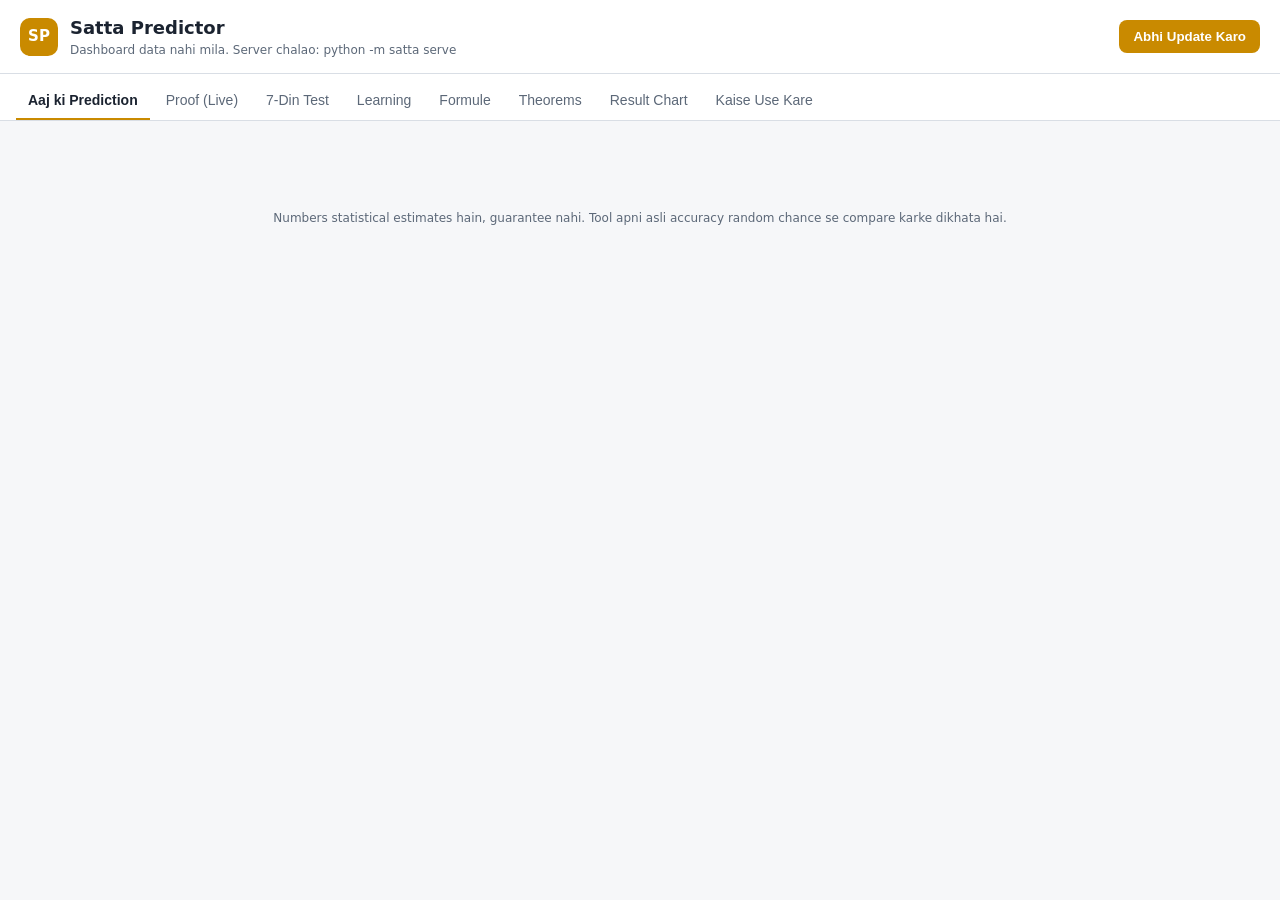
==== web/index.html @ 850db8f4 "Add self-learning Satta prediction engine, backend and dashboard - Scraper: fetches Disawar/Faridaba" ====
<!doctype html>
<html lang="hi">
<head>
  <meta charset="utf-8">
  <meta name="viewport" content="width=device-width, initial-scale=1">
  <title>Satta Predictor</title>
  <link rel="icon" href="data:,">
  <link rel="stylesheet" href="style.css">
  <script src="app.js" defer></script>
</head>
<body>
  <header class="top">
    <div class="brand">
      <span class="logo">SP</span>
      <div>
        <h1>Satta Predictor</h1>
        <p class="muted" id="meta">loading…</p>
      </div>
    </div>
    <div class="actions">
      <button id="refresh" class="btn" title="Abhi data fetch karo, check karo, seekho aur predict karo">Abhi Update Karo</button>
    </div>
  </header>

  <nav class="tabs" id="tabs">
    <button data-tab="today" class="active">Aaj ki Prediction</button>
    <button data-tab="proof">Proof (Live)</button>
    <button data-tab="test">7-Din Test</button>
    <button data-tab="learning">Learning</button>
    <button data-tab="formulas">Formule</button>
    <button data-tab="theorems">Theorems</button>
    <button data-tab="chart">Result Chart</button>
    <button data-tab="help">Kaise Use Kare</button>
  </nav>

  <div class="market-bar" id="marketBar"></div>

  <main>
    <section id="tab-today" class="tab active"></section>
    <section id="tab-proof" class="tab"></section>
    <section id="tab-test" class="tab"></section>
    <section id="tab-learning" class="tab"></section>
    <section id="tab-formulas" class="tab"></section>
    <section id="tab-theorems" class="tab"></section>
    <section id="tab-chart" class="tab"></section>
    <section id="tab-help" class="tab">
      <div class="card">
        <h2>Kaise use kare</h2>
        <ol class="steps">
          <li><b>Kuch feed nahi karna.</b> Server chalte hi tool khud result websites se Jan 2026 se aaj tak ka data laata hai, aur har 15 minute me naya result check karta hai.</li>
          <li><b>Aaj ki Prediction</b> tab: har market ki agle result ki Top-10 jodi, Andar/Bahar top-3 aur tool ke khud ke formule. Har prediction result se <i>pehle</i> lock hoti hai, uska SHA-256 hash aur time likha hota hai.</li>
          <li><b>Proof (Live)</b> tab: result aane ke baad tool khud milata hai — HIT/MISS, actual number ka rank, aur "kyu galat hua / kya seekha".</li>
          <li><b>7-Din Test</b>: pichle 7/30/saare din ka walk-forward test — har din sirf us din se pehle ka data use hua, jaise live me hota.</li>
          <li><b>Learning</b>: 20 models ke weights har result ke baad badalte hain (Fixed-Share Hedge). Jo model sahi nikalta hai uska bharosa badhta hai.</li>
          <li><b>Formule</b> aur <b>Theorems</b>: tool ke khud dhoondhe formule aur statistical findings, unseen data par test karke.</li>
        </ol>
        <h3>Accuracy kaise padhein</h3>
        <p>Har number ke liye random chance: exact = 1%, top-10 = 10%, Andar/Bahar top-3 = 30%. Tool apni accuracy hamesha isi se compare karta hai. <b>p-value</b> chhota (&lt; 0.05) ho tabhi maana jaye ki tool chance se behtar hai; warna result sirf kismat hai.</p>
        <h3>Commands</h3>
<pre>pip install -r requirements.txt
python -m satta serve                 # dashboard: http://localhost:8000
python -m satta cycle                 # ek baar: fetch → check → seekho → predict
python -m satta backtest --days 7     # Faridabad ka 7 din ka test
python -m satta table                 # Jan 2026 se aaj tak ka table
python -m satta verify                # predictions ka hash proof check</pre>
      </div>
    </section>
  </main>

  <footer class="muted">
    Numbers statistical estimates hain, guarantee nahi. Tool apni asli accuracy random chance se compare karke dikhata hai.
  </footer>
</body>
</html>
---- web/style.css ----
:root {
  --bg: #0e1116;
  --panel: #161b22;
  --panel-2: #1c2330;
  --line: #2a3342;
  --text: #e6edf3;
  --muted: #8b98a9;
  --accent: #f5b301;
  --accent-ink: #1a1400;
  --good: #3fb950;
  --bad: #f85149;
  --info: #58a6ff;
  --radius: 12px;
}
@media (prefers-color-scheme: light) {
  :root {
    --bg: #f6f7f9;
    --panel: #ffffff;
    --panel-2: #f0f2f5;
    --line: #d9dee5;
    --text: #1b2330;
    --muted: #5c6878;
    --accent: #c98a00;
    --accent-ink: #ffffff;
    --good: #1a7f37;
    --bad: #cf222e;
    --info: #0969da;
  }
}
* { box-sizing: border-box; }
html, body { margin: 0; }
body {
  background: var(--bg);
  color: var(--text);
  font: 15px/1.5 system-ui, -apple-system, "Segoe UI", Roboto, "Noto Sans", sans-serif;
}
.muted { color: var(--muted); }
.top {
  display: flex; justify-content: space-between; align-items: center; gap: 12px;
  padding: 14px 20px; border-bottom: 1px solid var(--line); background: var(--panel);
  position: sticky; top: 0; z-index: 5;
}
.brand { display: flex; align-items: center; gap: 12px; }
.brand h1 { margin: 0; font-size: 18px; }
.brand p { margin: 0; font-size: 12px; }
.logo {
  width: 38px; height: 38px; border-radius: 10px; display: grid; place-items: center;
  background: var(--accent); color: var(--accent-ink); font-weight: 800;
}
.btn {
  background: var(--accent); color: var(--accent-ink); border: 0; border-radius: 8px;
  padding: 9px 14px; font-weight: 700; cursor: pointer;
}
.btn[disabled] { opacity: .6; cursor: wait; }
.tabs {
  display: flex; gap: 4px; overflow-x: auto; padding: 8px 16px 0; border-bottom: 1px solid var(--line);
  background: var(--panel);
}
.tabs button {
  background: none; border: 0; color: var(--muted); padding: 10px 12px; cursor: pointer;
  border-bottom: 2px solid transparent; white-space: nowrap; font-size: 14px;
}
.tabs button.active { color: var(--text); border-bottom-color: var(--accent); font-weight: 600; }
.market-bar { display: flex; gap: 8px; padding: 12px 20px 0; flex-wrap: wrap; }
.market-bar button {
  border: 1px solid var(--line); background: var(--panel); color: var(--text); border-radius: 999px;
  padding: 5px 12px; cursor: pointer; font-size: 13px;
}
.market-bar button.active { background: var(--accent); color: var(--accent-ink); border-color: var(--accent); }
main { padding: 16px 20px 40px; max-width: 1200px; margin: 0 auto; }
.tab { display: none; }
.tab.active { display: block; }
.card {
  background: var(--panel); border: 1px solid var(--line); border-radius: var(--radius);
  padding: 16px 18px; margin-bottom: 16px;
}
.card h2 { margin: 0 0 10px; font-size: 18px; }
.card h3 { margin: 16px 0 6px; font-size: 15px; }
.grid { display: grid; gap: 16px; grid-template-columns: repeat(auto-fit, minmax(260px, 1fr)); }
.hero { border-color: var(--accent); }
.hero .big { font-size: 13px; color: var(--muted); }
.row { display: flex; gap: 10px; flex-wrap: wrap; align-items: baseline; }
.pill {
  display: inline-block; padding: 2px 8px; border-radius: 999px; font-size: 12px;
  border: 1px solid var(--line); background: var(--panel-2);
}
.pill.good { color: var(--good); border-color: var(--good); }
.pill.bad { color: var(--bad); border-color: var(--bad); }
.pill.info { color: var(--info); border-color: var(--info); }
.pill.warn { color: var(--accent); border-color: var(--accent); }
.jodis { display: grid; grid-template-columns: repeat(5, 1fr); gap: 8px; margin: 12px 0; }
.jodi {
  background: var(--panel-2); border: 1px solid var(--line); border-radius: 10px; padding: 8px 6px;
  text-align: center;
}
.jodi b { display: block; font-size: 24px; font-variant-numeric: tabular-nums; letter-spacing: 1px; }
.jodi.first { border-color: var(--accent); }
.jodi small { color: var(--muted); font-size: 11px; }
.bar { height: 4px; background: var(--line); border-radius: 2px; margin-top: 4px; overflow: hidden; }
.bar i { display: block; height: 100%; background: var(--accent); }
.digits { display: flex; gap: 16px; flex-wrap: wrap; margin: 6px 0; }
.digits span b { font-size: 18px; margin-right: 2px; }
.mono { font-family: ui-monospace, SFMono-Regular, Menlo, Consolas, monospace; font-size: 12px; word-break: break-all; }
.countdown { font-size: 22px; font-weight: 700; font-variant-numeric: tabular-nums; }
.stat { background: var(--panel-2); border-radius: 10px; padding: 10px 12px; }
.stat .v { font-size: 22px; font-weight: 700; font-variant-numeric: tabular-nums; }
.stat .s { font-size: 12px; color: var(--muted); }
.table-wrap { overflow-x: auto; }
table { width: 100%; border-collapse: collapse; font-size: 13px; }
th, td { padding: 7px 8px; border-bottom: 1px solid var(--line); text-align: left; vertical-align: top; }
th { color: var(--muted); font-weight: 600; position: sticky; top: 0; background: var(--panel); }
td.num, th.num { text-align: center; font-variant-numeric: tabular-nums; }
tr.hit td:first-child { box-shadow: inset 3px 0 var(--good); }
tr.miss td:first-child { box-shadow: inset 3px 0 var(--bad); }
.why { margin: 4px 0 0; padding-left: 16px; color: var(--muted); font-size: 12px; }
details summary { cursor: pointer; color: var(--info); font-size: 12px; }
.formula { font-family: ui-monospace, SFMono-Regular, Menlo, Consolas, monospace; font-size: 13px; }
.steps li { margin-bottom: 6px; }
pre {
  background: var(--panel-2); padding: 12px; border-radius: 8px; overflow-x: auto; font-size: 13px;
}
.banner {
  border: 1px solid var(--accent); background: color-mix(in srgb, var(--accent) 10%, transparent);
  border-radius: var(--radius); padding: 12px 16px; margin-bottom: 16px;
}
.banner.bad { border-color: var(--bad); background: color-mix(in srgb, var(--bad) 10%, transparent); }
.grid.stats { grid-template-columns: repeat(auto-fit, minmax(160px, 1fr)); gap: 10px; }
svg.chart { width: 100%; height: auto; display: block; }
svg.chart text { fill: var(--muted); font-size: 12px; }
svg.chart .grid { stroke: var(--line); stroke-width: 1; }
.legend { display: flex; flex-wrap: wrap; gap: 6px 14px; margin-top: 8px; font-size: 12px; }
.legend .lg i { display: inline-block; width: 10px; height: 10px; border-radius: 2px; margin-right: 4px; }
footer { text-align: center; font-size: 12px; padding: 20px; }
.hl { color: var(--accent); font-weight: 700; }
@media (max-width: 600px) {
  main { padding: 12px 16px 32px; }
  .top { padding: 10px 16px; }
  .jodis { grid-template-columns: repeat(5, 1fr); gap: 5px; }
  .jodi b { font-size: 18px; }
  .brand p { display: none; }
}
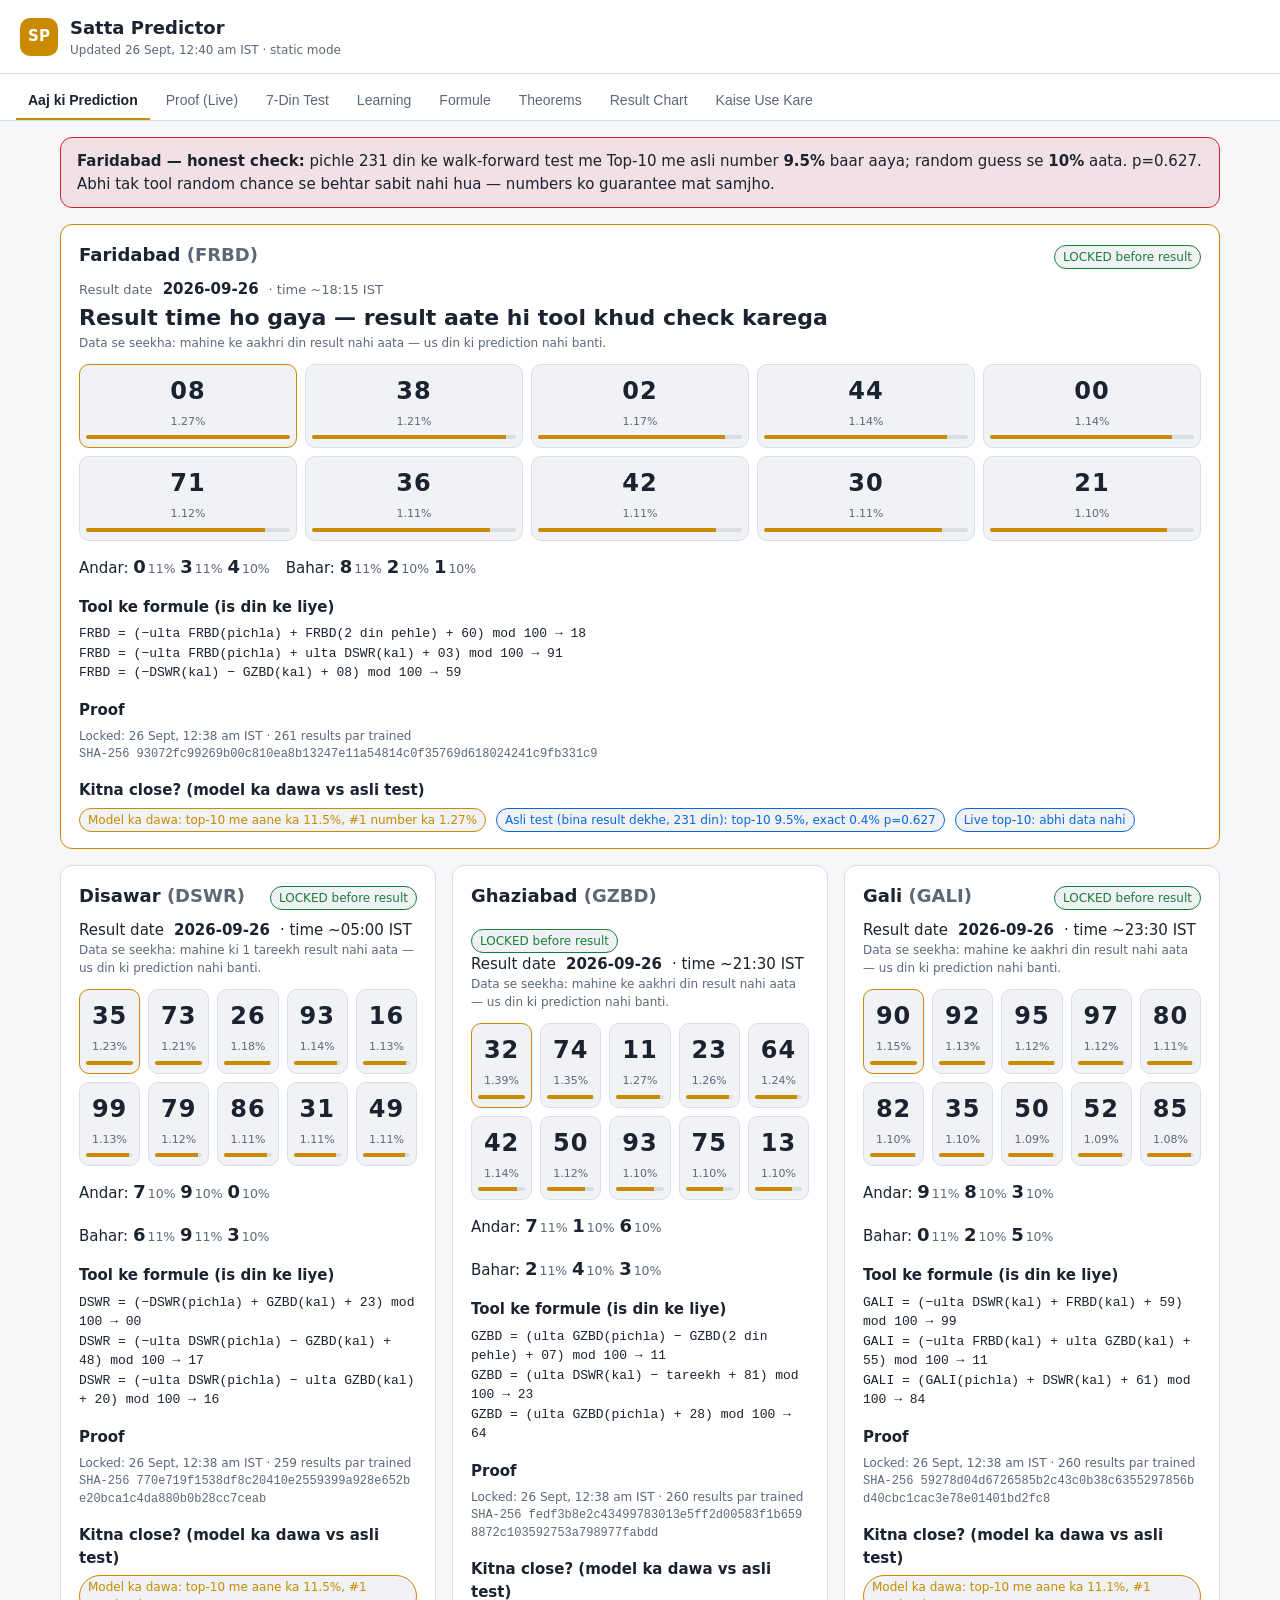
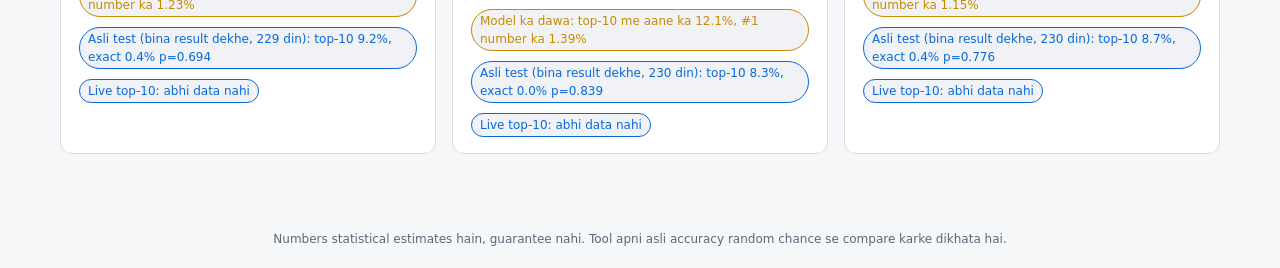
==== commit 60d135a0: "Engine 2.0: history from 2025, five new models, shuffle test, learning effect - history starts 2025-" ====
--- a/web/index.html
+++ b/web/index.html
@@ -47,11 +47,11 @@
       <div class="card">
         <h2>Kaise use kare</h2>
         <ol class="steps">
-          <li><b>Kuch feed nahi karna.</b> Server chalte hi tool khud result websites se Jan 2026 se aaj tak ka data laata hai, aur har 15 minute me naya result check karta hai.</li>
+          <li><b>Kuch feed nahi karna.</b> Server chalte hi tool khud result websites se Jan 2025 se aaj tak ka data laata hai, aur har 15 minute me naya result check karta hai.</li>
           <li><b>Aaj ki Prediction</b> tab: har market ki agle result ki Top-10 jodi, Andar/Bahar top-3 aur tool ke khud ke formule. Har prediction result se <i>pehle</i> lock hoti hai, uska SHA-256 hash aur time likha hota hai.</li>
           <li><b>Proof (Live)</b> tab: result aane ke baad tool khud milata hai — HIT/MISS, actual number ka rank, aur "kyu galat hua / kya seekha".</li>
-          <li><b>7-Din Test</b>: pichle 7/30/saare din ka walk-forward test — har din sirf us din se pehle ka data use hua, jaise live me hota.</li>
-          <li><b>Learning</b>: 20 models ke weights har result ke baad badalte hain (Fixed-Share Hedge). Jo model sahi nikalta hai uska bharosa badhta hai.</li>
+          <li><b>7-Din Test</b>: pichle 7/30/100/200/saare din ka walk-forward test — har din sirf us din se pehle ka data use hua, jaise live me hota.</li>
+          <li><b>Learning</b>: 25 models (Bayes, Markov, Fourier, Kaplan–Meier, chaos theory, Aryabhata kuttaka, Fibonacci/golden ratio, Vedic beejank / Tesla 3-6-9, Einstein random walk, khud ke formule...) ke weights har result ke baad badalte hain (Fixed-Share Hedge). "Seekhne ka asar" aur "Khud ko todo" test bhi yahin hain.</li>
           <li><b>Formule</b> aur <b>Theorems</b>: tool ke khud dhoondhe formule aur statistical findings, unseen data par test karke.</li>
         </ol>
         <h3>Accuracy kaise padhein</h3>
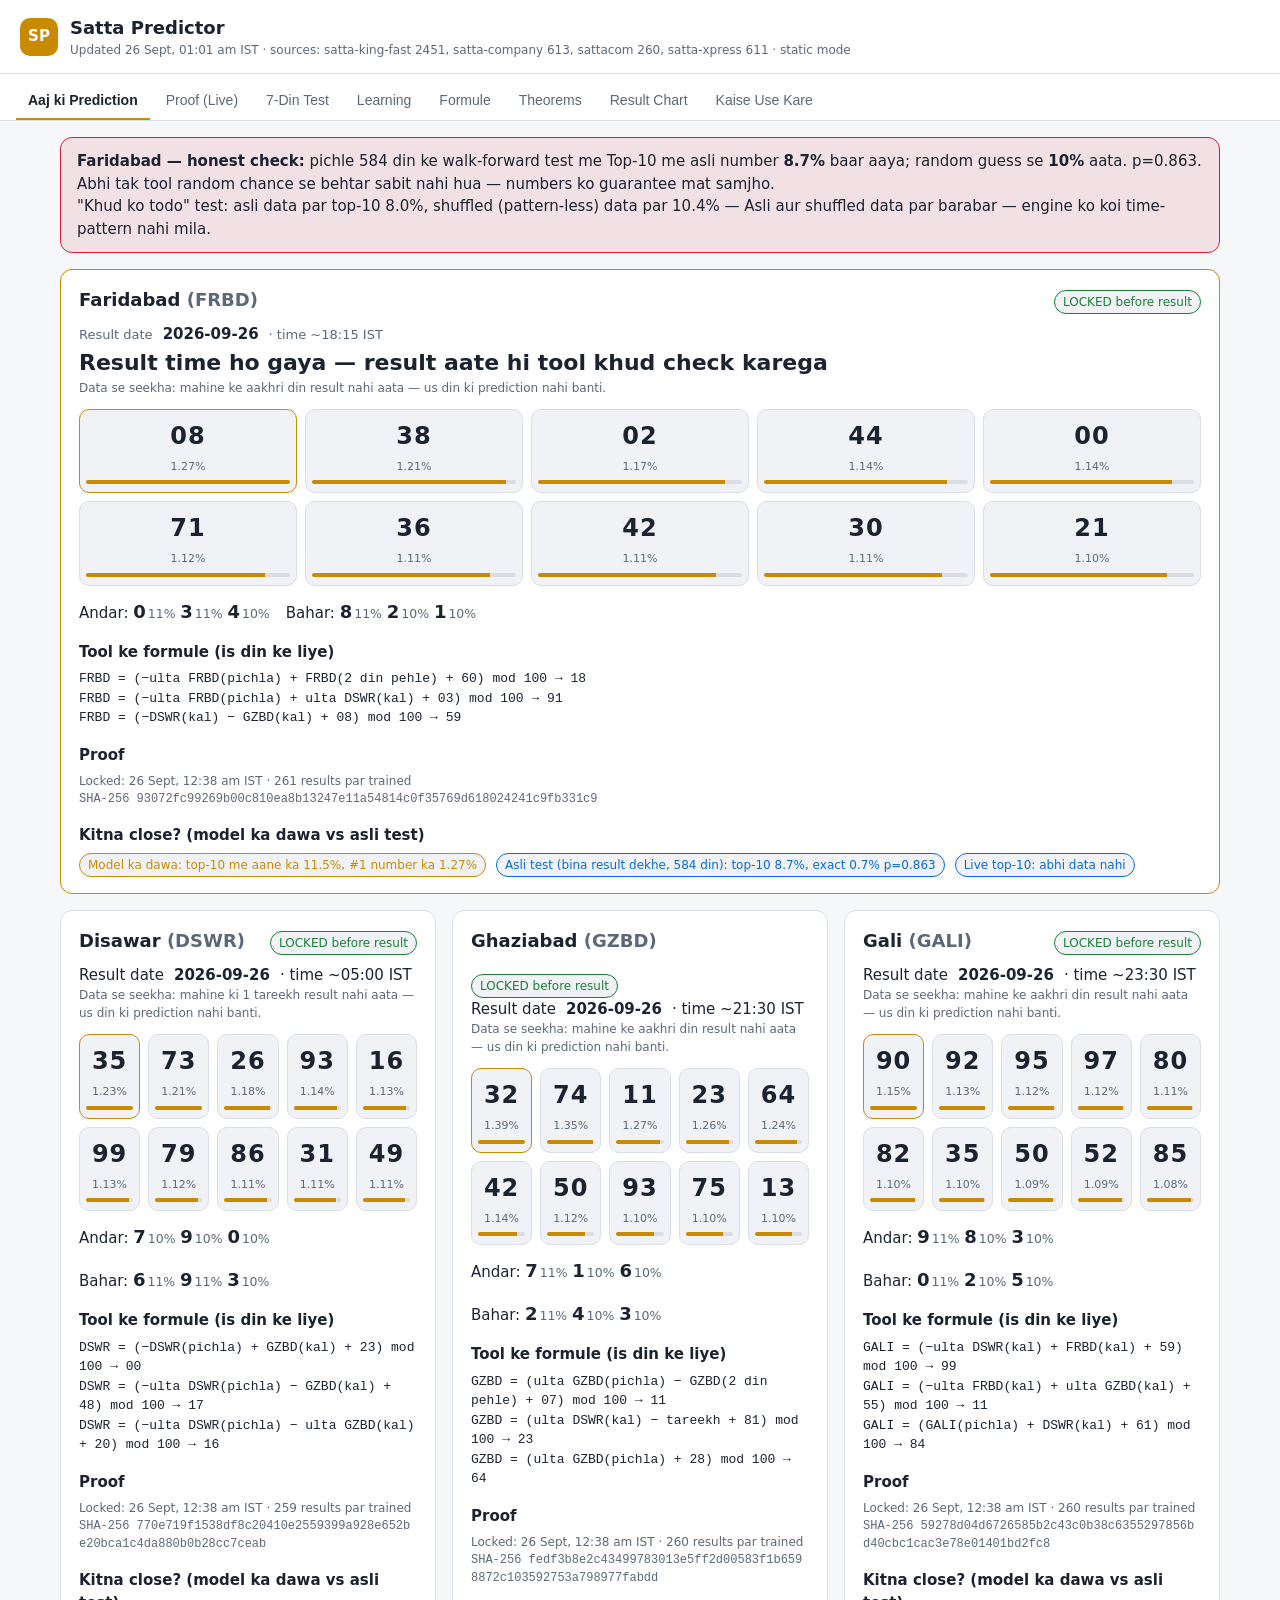
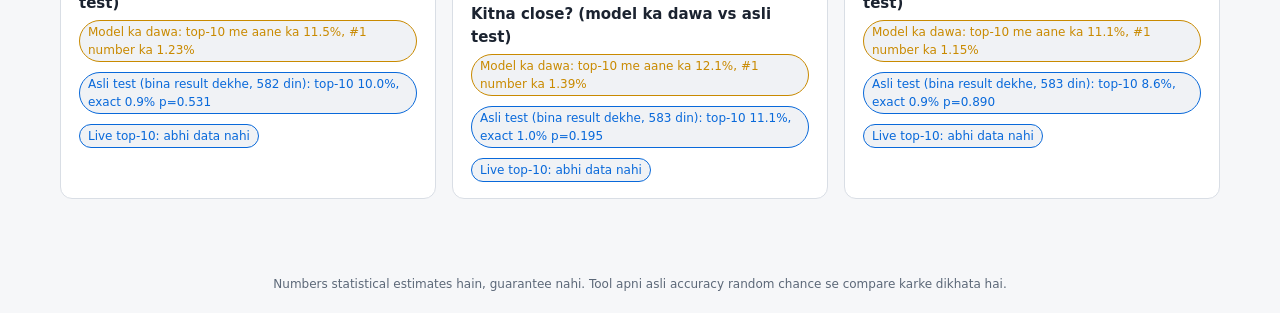
==== commit a6739870: "Engine 2.1: universal prediction (CTW), neural network, meta-learning - Context Tree Weighting exper" ====
--- a/web/index.html
+++ b/web/index.html
@@ -51,7 +51,7 @@
           <li><b>Aaj ki Prediction</b> tab: har market ki agle result ki Top-10 jodi, Andar/Bahar top-3 aur tool ke khud ke formule. Har prediction result se <i>pehle</i> lock hoti hai, uska SHA-256 hash aur time likha hota hai.</li>
           <li><b>Proof (Live)</b> tab: result aane ke baad tool khud milata hai — HIT/MISS, actual number ka rank, aur "kyu galat hua / kya seekha".</li>
           <li><b>7-Din Test</b>: pichle 7/30/100/200/saare din ka walk-forward test — har din sirf us din se pehle ka data use hua, jaise live me hota.</li>
-          <li><b>Learning</b>: 25 models (Bayes, Markov, Fourier, Kaplan–Meier, chaos theory, Aryabhata kuttaka, Fibonacci/golden ratio, Vedic beejank / Tesla 3-6-9, Einstein random walk, khud ke formule...) ke weights har result ke baad badalte hain (Fixed-Share Hedge). "Seekhne ka asar" aur "Khud ko todo" test bhi yahin hain.</li>
+          <li><b>Learning</b>: 27 models (Bayes, Markov, Fourier, Kaplan–Meier, chaos theory, universal prediction (CTW), neural network, Aryabhata kuttaka, Fibonacci/golden ratio, Vedic beejank / Tesla 3-6-9, Einstein random walk, khud ke formule...) ke weights har result ke baad badalte hain (Fixed-Share Hedge + meta-learning). "Seekhne ka asar" aur "Khud ko todo" test bhi yahin hain.</li>
           <li><b>Formule</b> aur <b>Theorems</b>: tool ke khud dhoondhe formule aur statistical findings, unseen data par test karke.</li>
         </ol>
         <h3>Accuracy kaise padhein</h3>
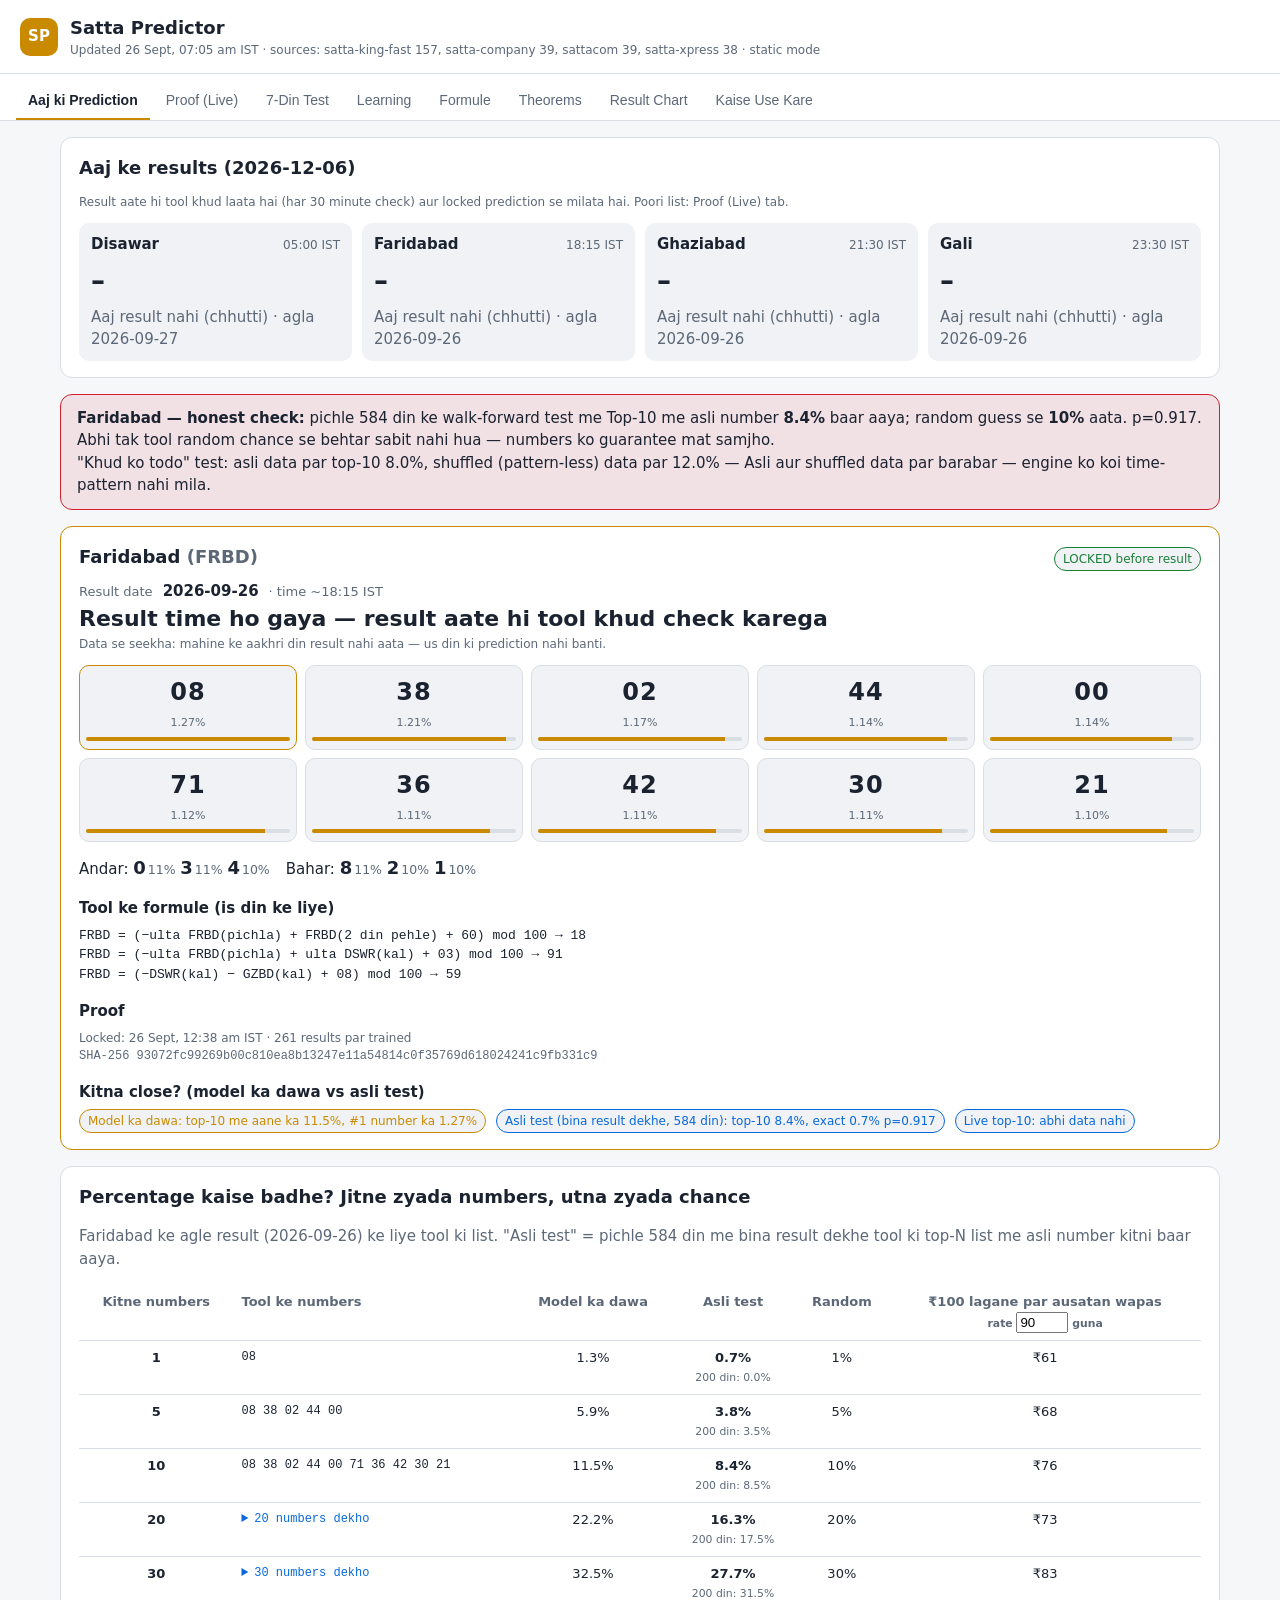
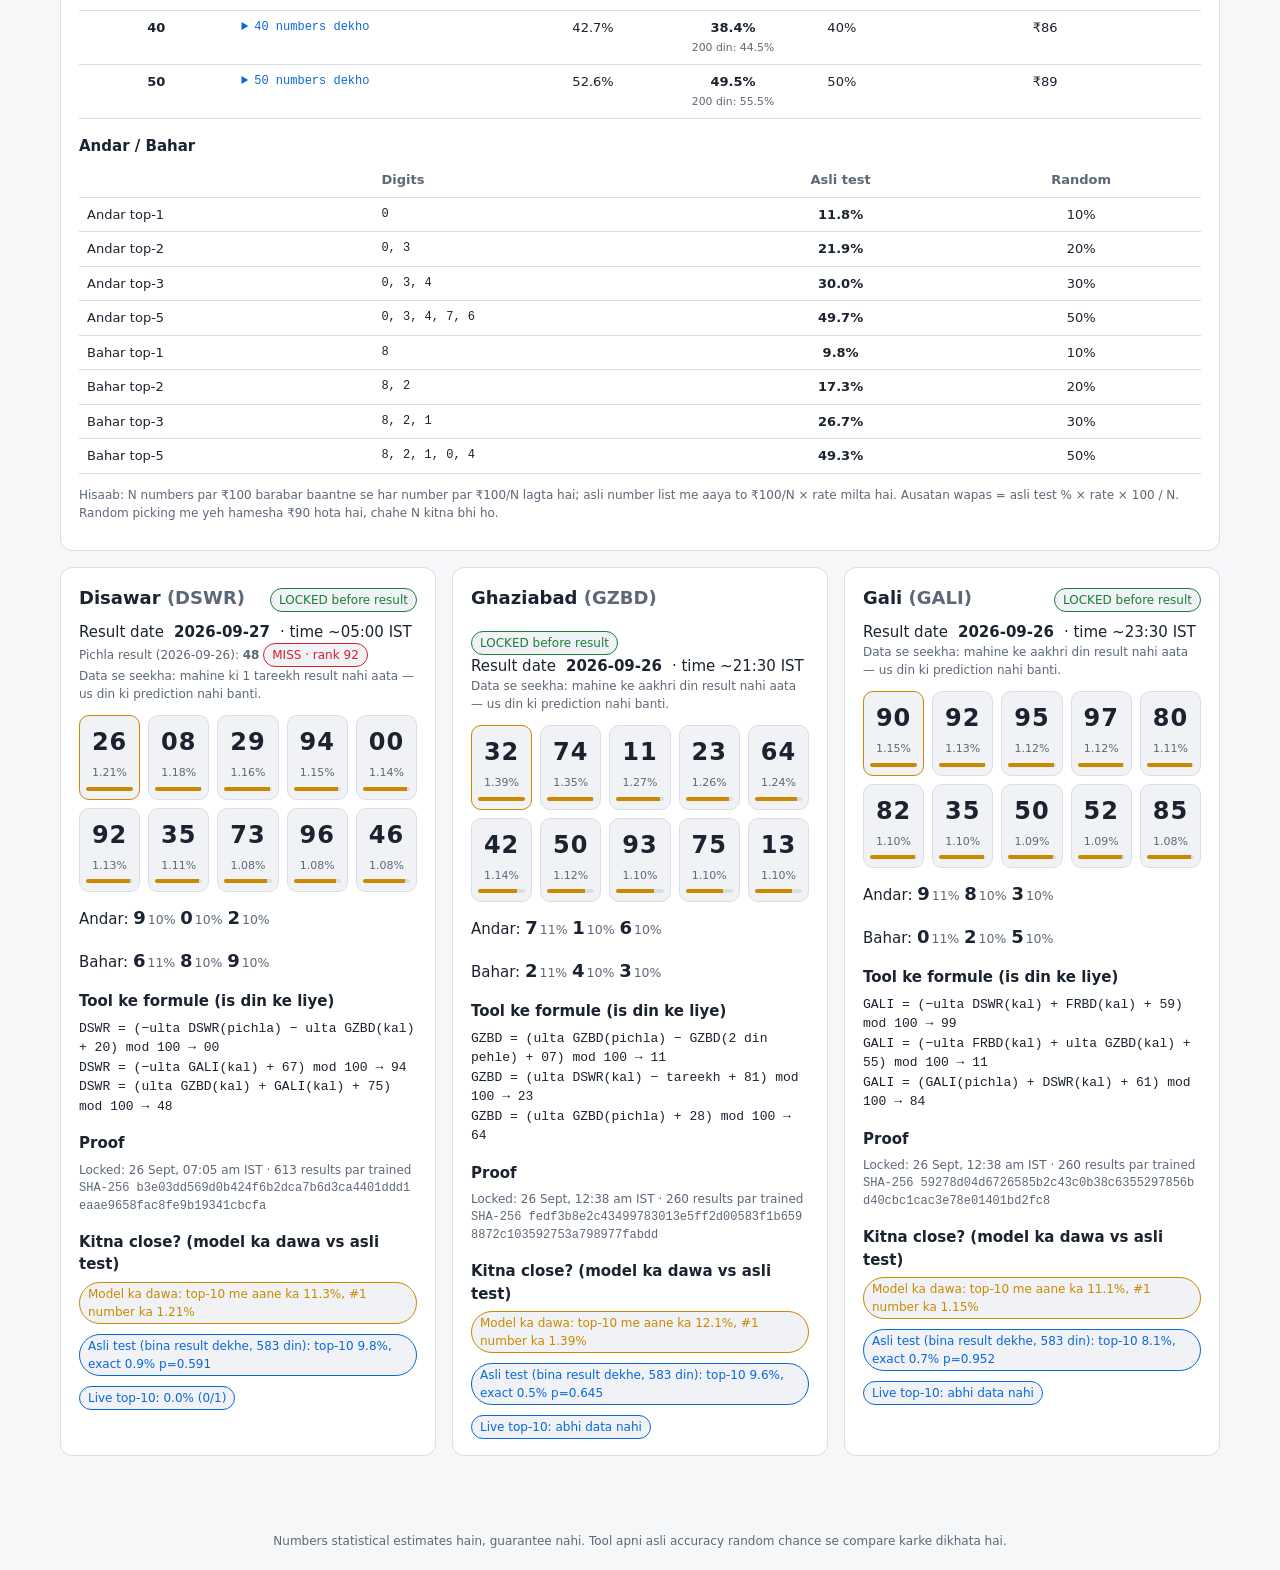
==== commit 8c5d3f97: "Engine 3.0: 5-year history, genetic programming, merged pools, today's status - history from 2021-01" ====
--- a/web/index.html
+++ b/web/index.html
@@ -47,11 +47,12 @@
       <div class="card">
         <h2>Kaise use kare</h2>
         <ol class="steps">
-          <li><b>Kuch feed nahi karna.</b> Server chalte hi tool khud result websites se Jan 2025 se aaj tak ka data laata hai, aur har 15 minute me naya result check karta hai.</li>
+          <li><b>Kuch feed nahi karna.</b> Server chalte hi tool khud result websites se Jan 2021 se aaj tak (5 saal) ka data laata hai, aur har 15 minute me naya result check karta hai.</li>
+          <li><b>Aaj ke results</b> (sabse upar): har market ka result time, countdown, aur result aate hi asli number + HIT/MISS.</li>
           <li><b>Aaj ki Prediction</b> tab: har market ki agle result ki Top-10 jodi, Andar/Bahar top-3 aur tool ke khud ke formule. Har prediction result se <i>pehle</i> lock hoti hai, uska SHA-256 hash aur time likha hota hai.</li>
           <li><b>Proof (Live)</b> tab: result aane ke baad tool khud milata hai — HIT/MISS, actual number ka rank, aur "kyu galat hua / kya seekha".</li>
           <li><b>7-Din Test</b>: pichle 7/30/100/200/saare din ka walk-forward test — har din sirf us din se pehle ka data use hua, jaise live me hota.</li>
-          <li><b>Learning</b>: 27 models (Bayes, Markov, Fourier, Kaplan–Meier, chaos theory, universal prediction (CTW), neural network, Aryabhata kuttaka, Fibonacci/golden ratio, Vedic beejank / Tesla 3-6-9, Einstein random walk, khud ke formule...) ke weights har result ke baad badalte hain (Fixed-Share Hedge + meta-learning). "Seekhne ka asar" aur "Khud ko todo" test bhi yahin hain.</li>
+          <li><b>Learning</b>: 28 models (Bayes, Markov, Fourier, Kaplan–Meier, chaos theory, universal prediction (CTW), neural network, genetic programming, Aryabhata kuttaka, Fibonacci/golden ratio, Vedic beejank / Tesla 3-6-9, Einstein random walk, khud ke formule...) ke weights har result ke baad badalte hain (Fixed-Share Hedge + meta-learning + linear/geometric merge). "Seekhne ka asar" aur "Khud ko todo" test bhi yahin hain.</li>
           <li><b>Formule</b> aur <b>Theorems</b>: tool ke khud dhoondhe formule aur statistical findings, unseen data par test karke.</li>
         </ol>
         <h3>Accuracy kaise padhein</h3>
--- a/web/style.css
+++ b/web/style.css
@@ -124,6 +124,10 @@
   border-radius: var(--radius); padding: 12px 16px; margin-bottom: 16px;
 }
 .banner.bad { border-color: var(--bad); background: color-mix(in srgb, var(--bad) 10%, transparent); }
+.small { font-size: 12px; }
+.status-grid { display: grid; gap: 10px; grid-template-columns: repeat(auto-fit, minmax(200px, 1fr)); }
+.status-cell { background: var(--panel-2); border-radius: 10px; padding: 10px 12px; }
+.status-cell .big { font-size: 28px; font-weight: 800; font-variant-numeric: tabular-nums; margin: 4px 0; }
 .grid.stats { grid-template-columns: repeat(auto-fit, minmax(160px, 1fr)); gap: 10px; }
 svg.chart { width: 100%; height: auto; display: block; }
 svg.chart text { fill: var(--muted); font-size: 12px; }
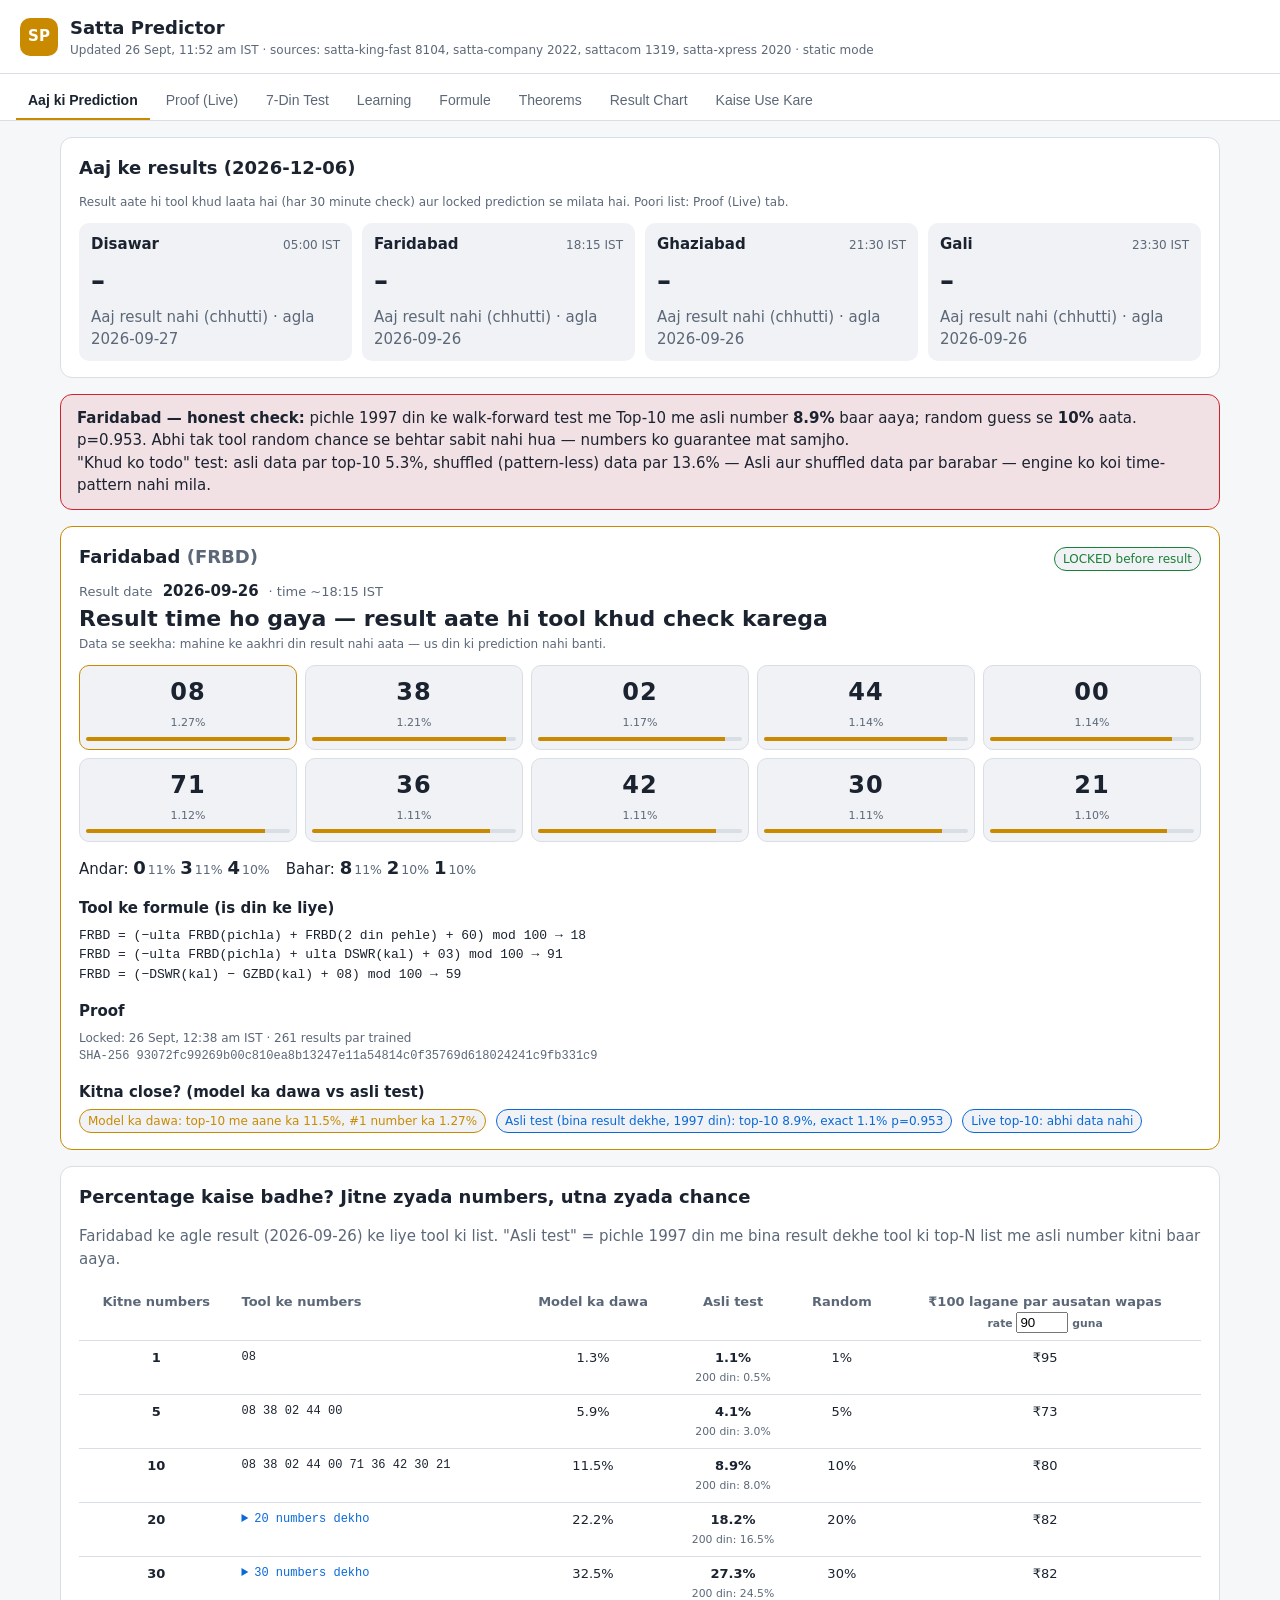
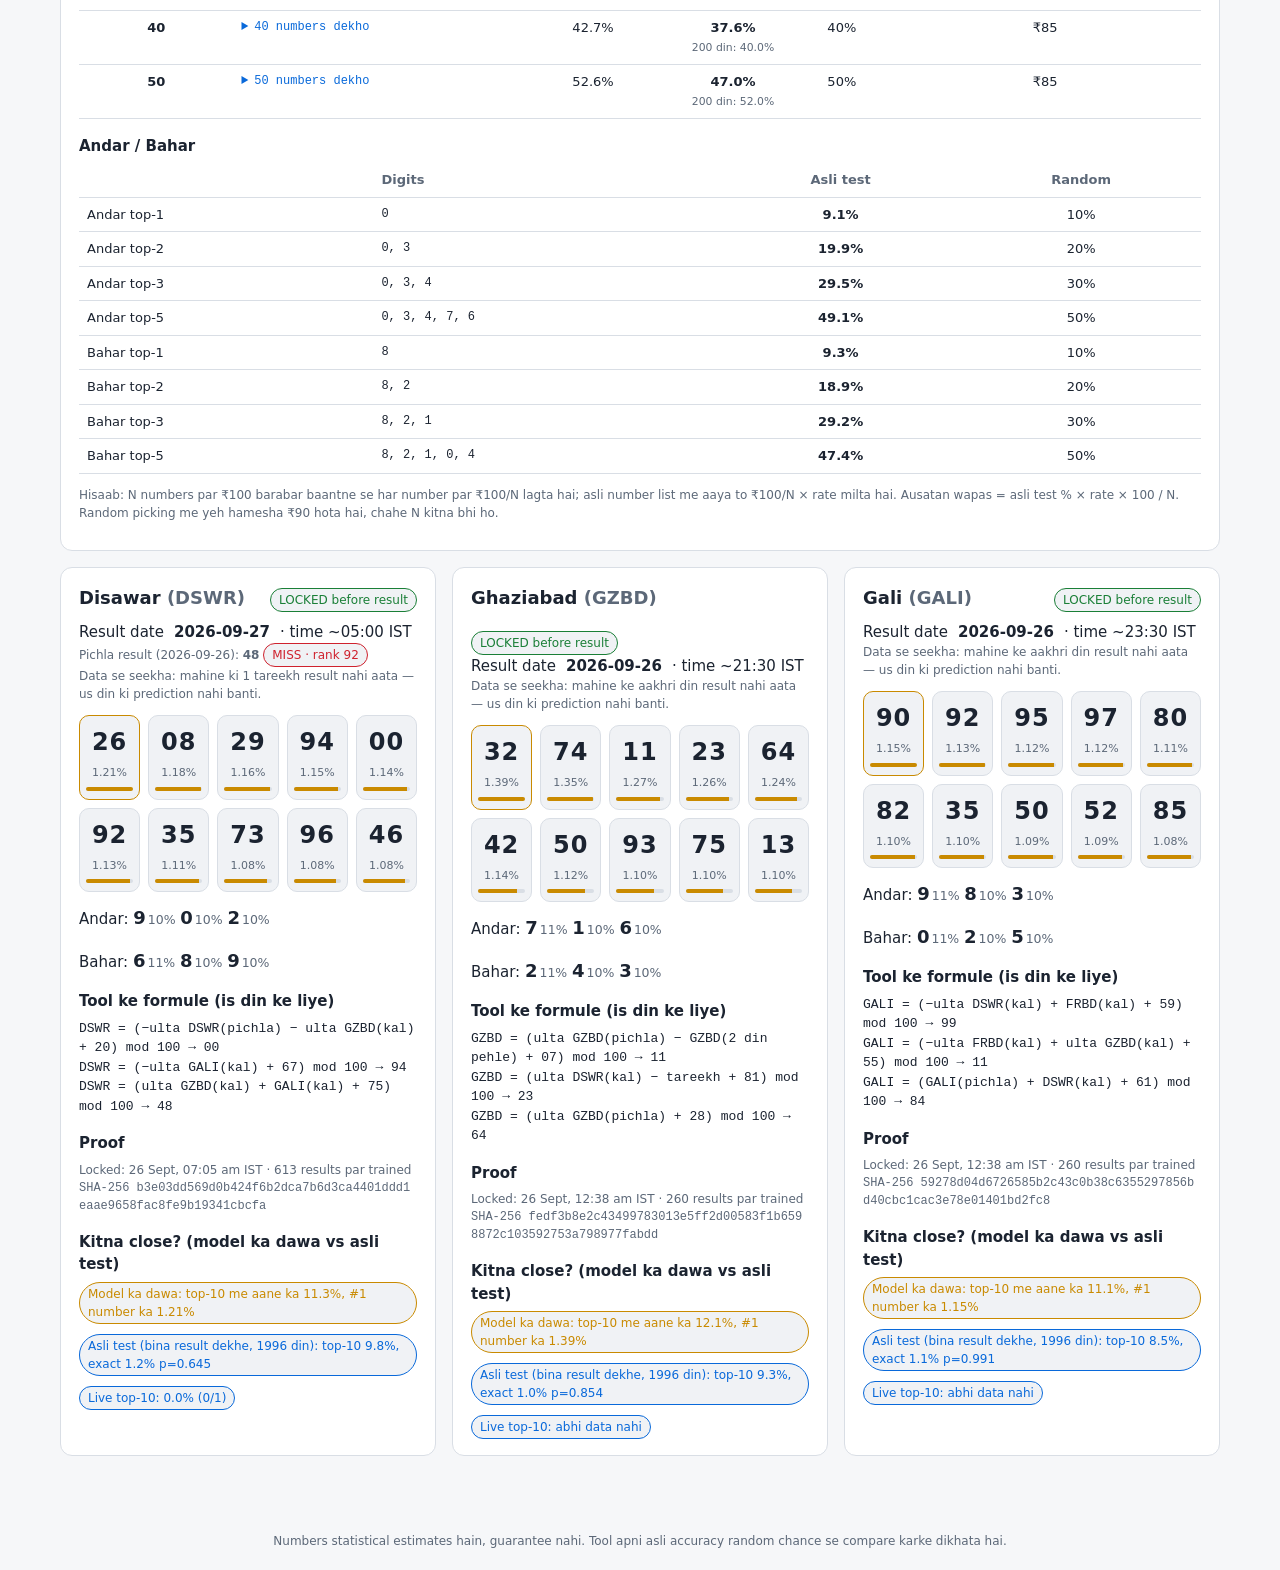
==== commit 48c804e2: "Engine 3.1: same-day market connection, miss-correction layer - features for the same day's results " ====
--- a/web/index.html
+++ b/web/index.html
@@ -52,7 +52,7 @@
           <li><b>Aaj ki Prediction</b> tab: har market ki agle result ki Top-10 jodi, Andar/Bahar top-3 aur tool ke khud ke formule. Har prediction result se <i>pehle</i> lock hoti hai, uska SHA-256 hash aur time likha hota hai.</li>
           <li><b>Proof (Live)</b> tab: result aane ke baad tool khud milata hai — HIT/MISS, actual number ka rank, aur "kyu galat hua / kya seekha".</li>
           <li><b>7-Din Test</b>: pichle 7/30/100/200/saare din ka walk-forward test — har din sirf us din se pehle ka data use hua, jaise live me hota.</li>
-          <li><b>Learning</b>: 28 models (Bayes, Markov, Fourier, Kaplan–Meier, chaos theory, universal prediction (CTW), neural network, genetic programming, Aryabhata kuttaka, Fibonacci/golden ratio, Vedic beejank / Tesla 3-6-9, Einstein random walk, khud ke formule...) ke weights har result ke baad badalte hain (Fixed-Share Hedge + meta-learning + linear/geometric merge). "Seekhne ka asar" aur "Khud ko todo" test bhi yahin hain.</li>
+          <li><b>Learning</b>: 28 models (Bayes, Markov, Fourier, Kaplan–Meier, chaos theory, universal prediction (CTW), neural network, genetic programming, Aryabhata kuttaka, Fibonacci/golden ratio, Vedic beejank / Tesla 3-6-9, Einstein random walk, khud ke formule...) ke weights har result ke baad badalte hain (Fixed-Share Hedge + meta-learning + linear/geometric merge + miss-correction). Har market ki prediction usi din pehle aaye markets ke result ke baad lock hoti hai (same-day connection). "Seekhne ka asar" aur "Khud ko todo" test bhi yahin hain.</li>
           <li><b>Formule</b> aur <b>Theorems</b>: tool ke khud dhoondhe formule aur statistical findings, unseen data par test karke.</li>
         </ol>
         <h3>Accuracy kaise padhein</h3>
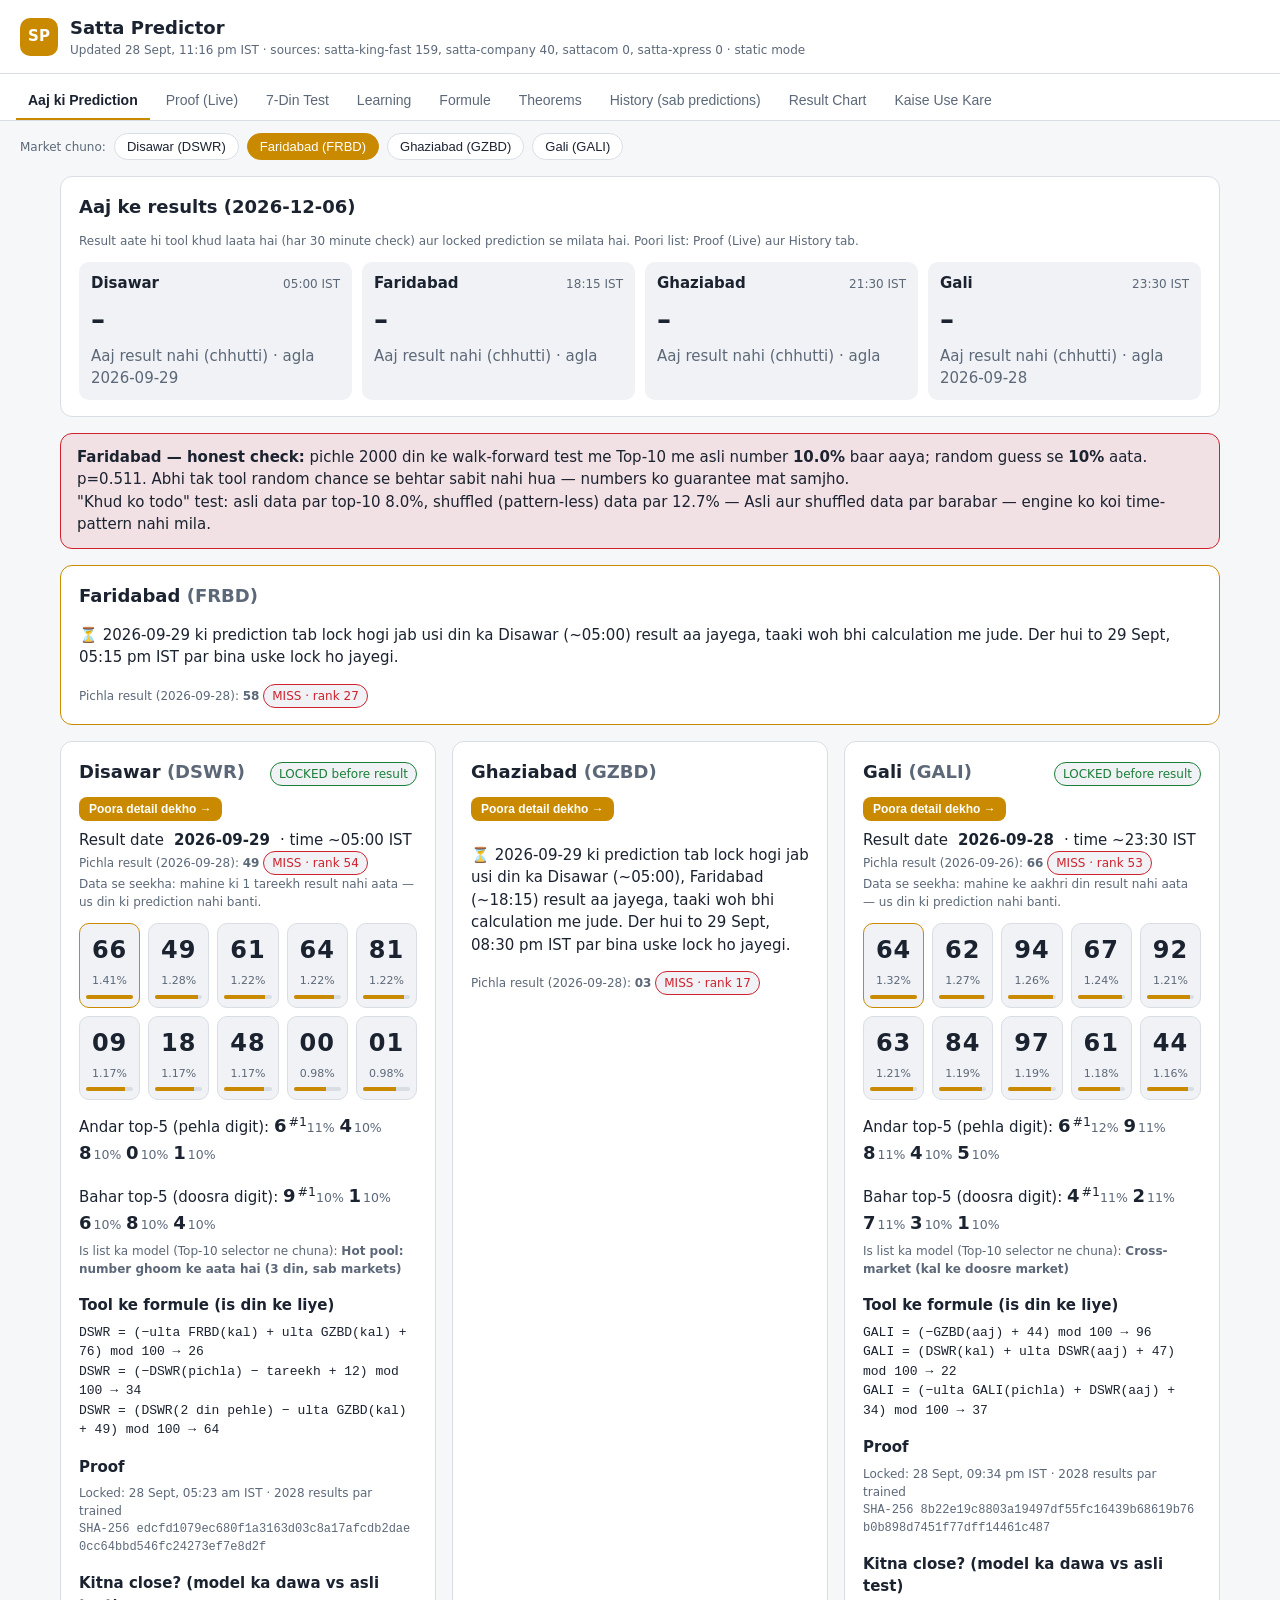
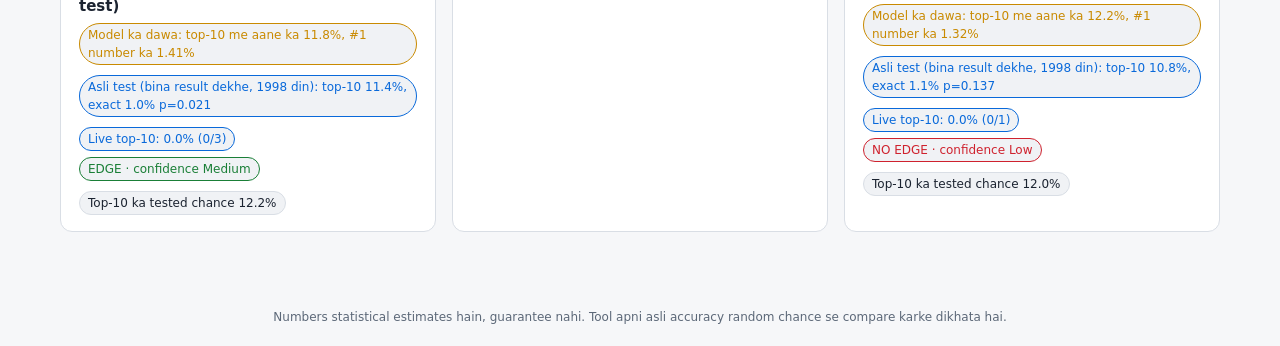
==== commit 4d3aab77: "Andar/Bahar top-5 and a full prediction history - Andar/Bahar picks are now the top-5 digits (random" ====
--- a/web/index.html
+++ b/web/index.html
@@ -29,6 +29,7 @@
     <button data-tab="learning">Learning</button>
     <button data-tab="formulas">Formule</button>
     <button data-tab="theorems">Theorems</button>
+    <button data-tab="history">History (sab predictions)</button>
     <button data-tab="chart">Result Chart</button>
     <button data-tab="help">Kaise Use Kare</button>
   </nav>
@@ -42,6 +43,7 @@
     <section id="tab-learning" class="tab"></section>
     <section id="tab-formulas" class="tab"></section>
     <section id="tab-theorems" class="tab"></section>
+    <section id="tab-history" class="tab"></section>
     <section id="tab-chart" class="tab"></section>
     <section id="tab-help" class="tab">
       <div class="card">
@@ -49,14 +51,15 @@
         <ol class="steps">
           <li><b>Kuch feed nahi karna.</b> Server chalte hi tool khud result websites se Jan 2021 se aaj tak (5 saal) ka data laata hai, aur har 15 minute me naya result check karta hai.</li>
           <li><b>Aaj ke results</b> (sabse upar): har market ka result time, countdown, aur result aate hi asli number + HIT/MISS.</li>
-          <li><b>Aaj ki Prediction</b> tab: har market ki agle result ki Top-10 jodi, Andar/Bahar top-3 aur tool ke khud ke formule. Har prediction result se <i>pehle</i> lock hoti hai, uska SHA-256 hash aur time likha hota hai.</li>
+          <li><b>Aaj ki Prediction</b> tab: har market ki agle result ki Top-10 jodi, Andar/Bahar top-5 aur tool ke khud ke formule. Har prediction result se <i>pehle</i> lock hoti hai, uska SHA-256 hash aur time likha hota hai.</li>
           <li><b>Proof (Live)</b> tab: result aane ke baad tool khud milata hai — HIT/MISS, actual number ka rank, aur "kyu galat hua / kya seekha".</li>
+          <li><b>History</b> tab: tool ne aaj tak jo bhi prediction di (chaaron markets), sab ek jagah — Top-10, Andar top-5, Bahar top-5, asli result aur HIT/MISS, market-wise score aur CSV download. <b>Result Chart</b> me bhi har us din ke result ke neeche J/A/B ✔✘ dikhta hai.</li>
           <li><b>7-Din Test</b>: pichle 7/30/100/200/saare din ka walk-forward test — har din sirf us din se pehle ka data use hua, jaise live me hota.</li>
           <li><b>Learning</b>: 28 models (Bayes, Markov, Fourier, Kaplan–Meier, chaos theory, universal prediction (CTW), neural network, genetic programming, Aryabhata kuttaka, Fibonacci/golden ratio, Vedic beejank / Tesla 3-6-9, Einstein random walk, khud ke formule...) ke weights har result ke baad badalte hain (Fixed-Share Hedge + meta-learning + linear/geometric merge + miss-correction). Har market ki prediction usi din pehle aaye markets ke result ke baad lock hoti hai (same-day connection). "Seekhne ka asar" aur "Khud ko todo" test bhi yahin hain.</li>
           <li><b>Formule</b> aur <b>Theorems</b>: tool ke khud dhoondhe formule aur statistical findings, unseen data par test karke.</li>
         </ol>
         <h3>Accuracy kaise padhein</h3>
-        <p>Har number ke liye random chance: exact = 1%, top-10 = 10%, Andar/Bahar top-3 = 30%. Tool apni accuracy hamesha isi se compare karta hai. <b>p-value</b> chhota (&lt; 0.05) ho tabhi maana jaye ki tool chance se behtar hai; warna result sirf kismat hai.</p>
+        <p>Har number ke liye random chance: exact = 1%, top-10 = 10%, Andar/Bahar top-5 = 50%, ek digit = 10%. Tool apni accuracy hamesha isi se compare karta hai. <b>p-value</b> chhota (&lt; 0.05) ho tabhi maana jaye ki tool chance se behtar hai; warna result sirf kismat hai.</p>
         <h3>Commands</h3>
 <pre>pip install -r requirements.txt
 python -m satta serve                 # dashboard: http://localhost:8000
--- a/web/style.css
+++ b/web/style.css
@@ -125,6 +125,7 @@
 }
 .banner.bad { border-color: var(--bad); background: color-mix(in srgb, var(--bad) 10%, transparent); }
 .small { font-size: 12px; }
+.small-btn { padding: 5px 10px; font-size: 12px; margin: 2px 0 8px; }
 .status-grid { display: grid; gap: 10px; grid-template-columns: repeat(auto-fit, minmax(200px, 1fr)); }
 .status-cell { background: var(--panel-2); border-radius: 10px; padding: 10px 12px; }
 .status-cell .big { font-size: 28px; font-weight: 800; font-variant-numeric: tabular-nums; margin: 4px 0; }
@@ -136,6 +137,10 @@
 .legend .lg i { display: inline-block; width: 10px; height: 10px; border-radius: 2px; margin-right: 4px; }
 footer { text-align: center; font-size: 12px; padding: 20px; }
 .hl { color: var(--accent); font-weight: 700; }
+.marks { white-space: nowrap; font-size: 11px; }
+.nowrap { white-space: nowrap; }
+.ok { color: var(--good); font-weight: 700; }
+.no { color: var(--bad); }
 @media (max-width: 600px) {
   main { padding: 12px 16px 32px; }
   .top { padding: 10px 16px; }
@@ -143,3 +148,5 @@
   .jodi b { font-size: 18px; }
   .brand p { display: none; }
 }
+
+table.report td:first-child { white-space: nowrap; font-size: 12px; width: 1%; }
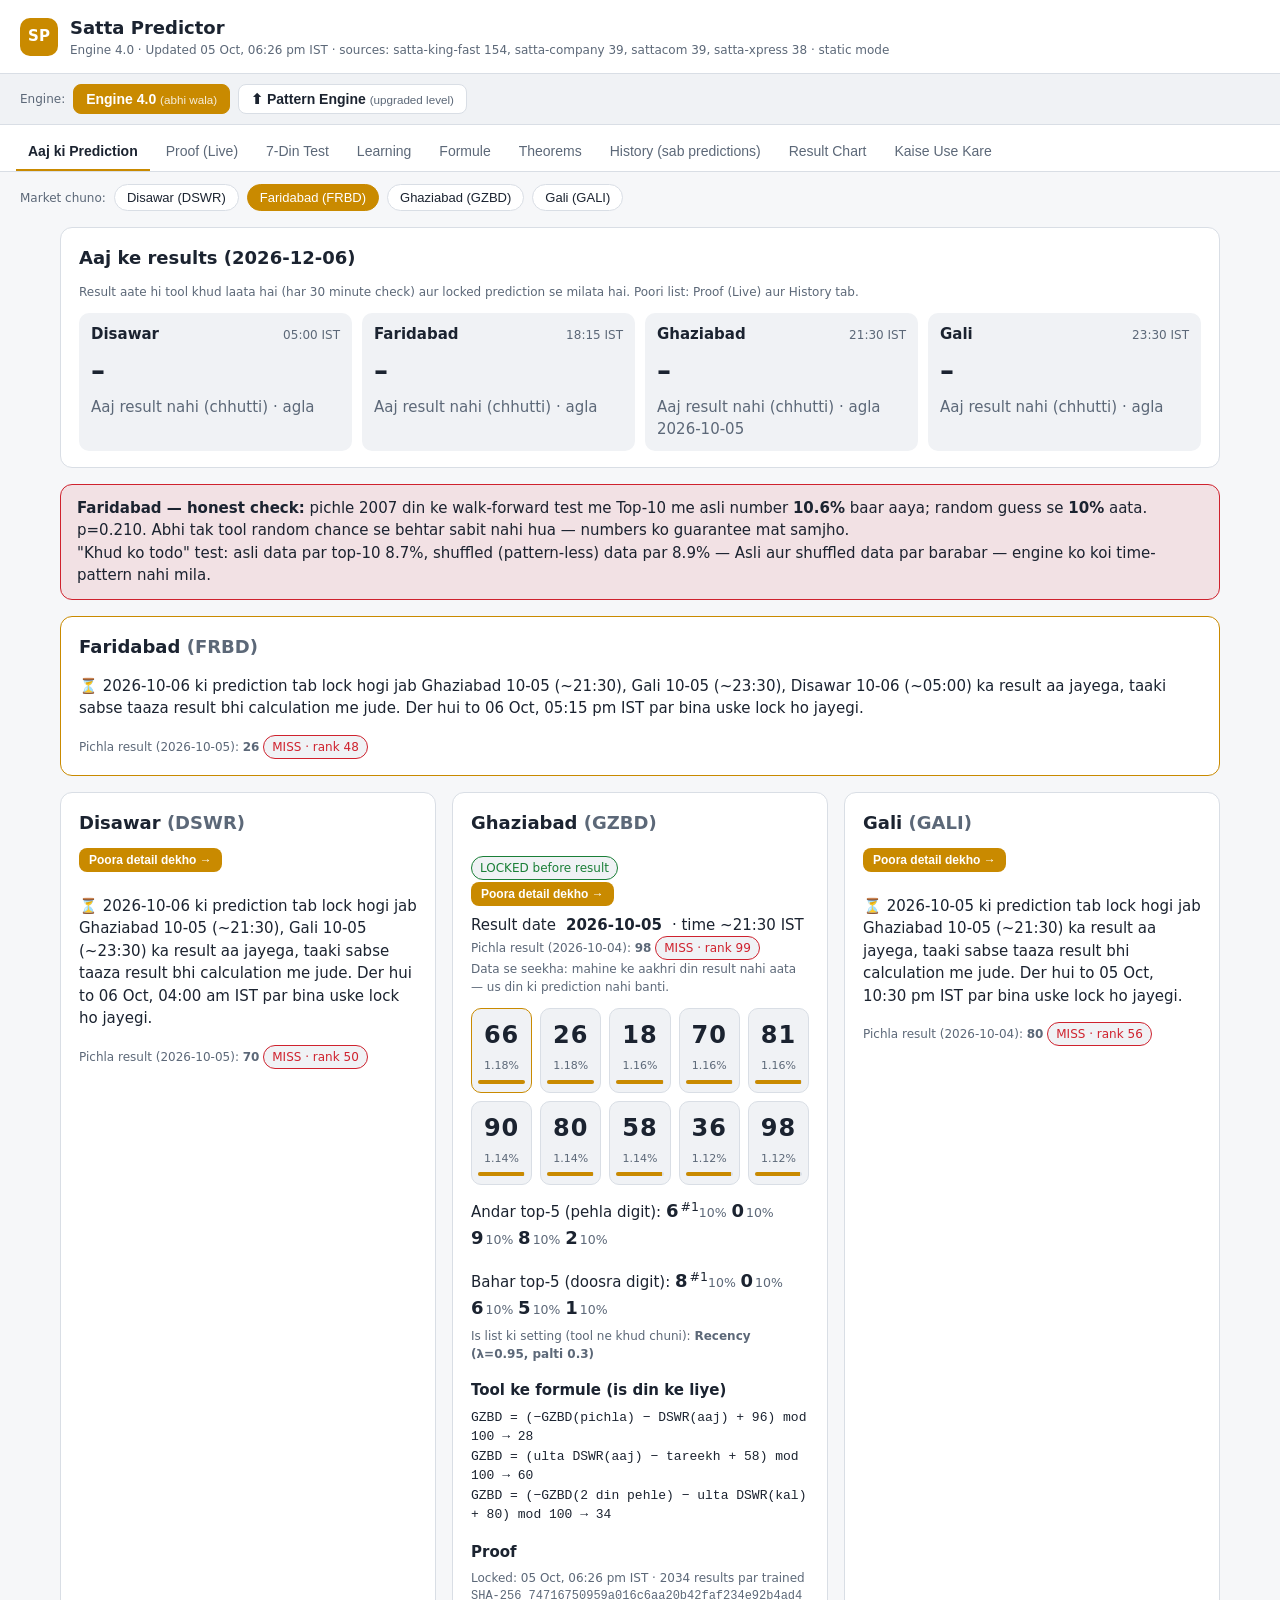
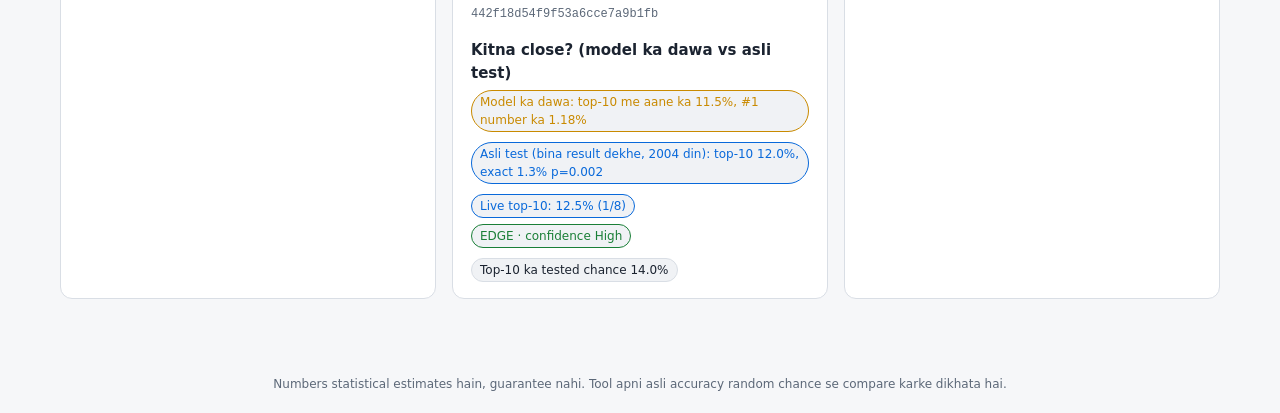
==== commit 46033780: "Pattern Engine: a separate, upgraded engine behind a switch A new engine in satta/pattern/ runs besi" ====
--- a/web/index.html
+++ b/web/index.html
@@ -21,6 +21,12 @@
       <button id="refresh" class="btn" title="Abhi data fetch karo, check karo, seekho aur predict karo">Abhi Update Karo</button>
     </div>
   </header>
+
+  <div class="engine-bar" role="group" aria-label="Engine chuno">
+    <span class="muted small">Engine:</span>
+    <button data-engine="main" class="active">Engine 4.0 <small>(abhi wala)</small></button>
+    <button data-engine="pattern">⬆ Pattern Engine <small>(upgraded level)</small></button>
+  </div>
 
   <nav class="tabs" id="tabs">
     <button data-tab="today" class="active">Aaj ki Prediction</button>
--- a/web/style.css
+++ b/web/style.css
@@ -61,6 +61,22 @@
   border-bottom: 2px solid transparent; white-space: nowrap; font-size: 14px;
 }
 .tabs button.active { color: var(--text); border-bottom-color: var(--accent); font-weight: 600; }
+body[data-engine="pattern"] { --accent: #a371f7; --accent-ink: #ffffff; }
+@media (prefers-color-scheme: light) {
+  body[data-engine="pattern"] { --accent: #8250df; }
+}
+.engine-bar {
+  display: flex; gap: 8px; align-items: center; flex-wrap: wrap;
+  padding: 10px 20px; background: var(--panel-2); border-bottom: 1px solid var(--line);
+}
+.engine-bar button {
+  border: 1px solid var(--line); background: var(--panel); color: var(--text); border-radius: 8px;
+  padding: 6px 12px; cursor: pointer; font-size: 14px; font-weight: 600;
+}
+.engine-bar button small { font-weight: 400; color: var(--muted); }
+.engine-bar button.active { background: var(--accent); color: var(--accent-ink); border-color: var(--accent); }
+.engine-bar button.active small { color: inherit; opacity: .85; }
+.tag-time { font-size: 11px; border: 1px solid var(--line); border-radius: 999px; padding: 0 6px; color: var(--muted); }
 .market-bar { display: flex; gap: 8px; padding: 12px 20px 0; flex-wrap: wrap; }
 .market-bar button {
   border: 1px solid var(--line); background: var(--panel); color: var(--text); border-radius: 999px;
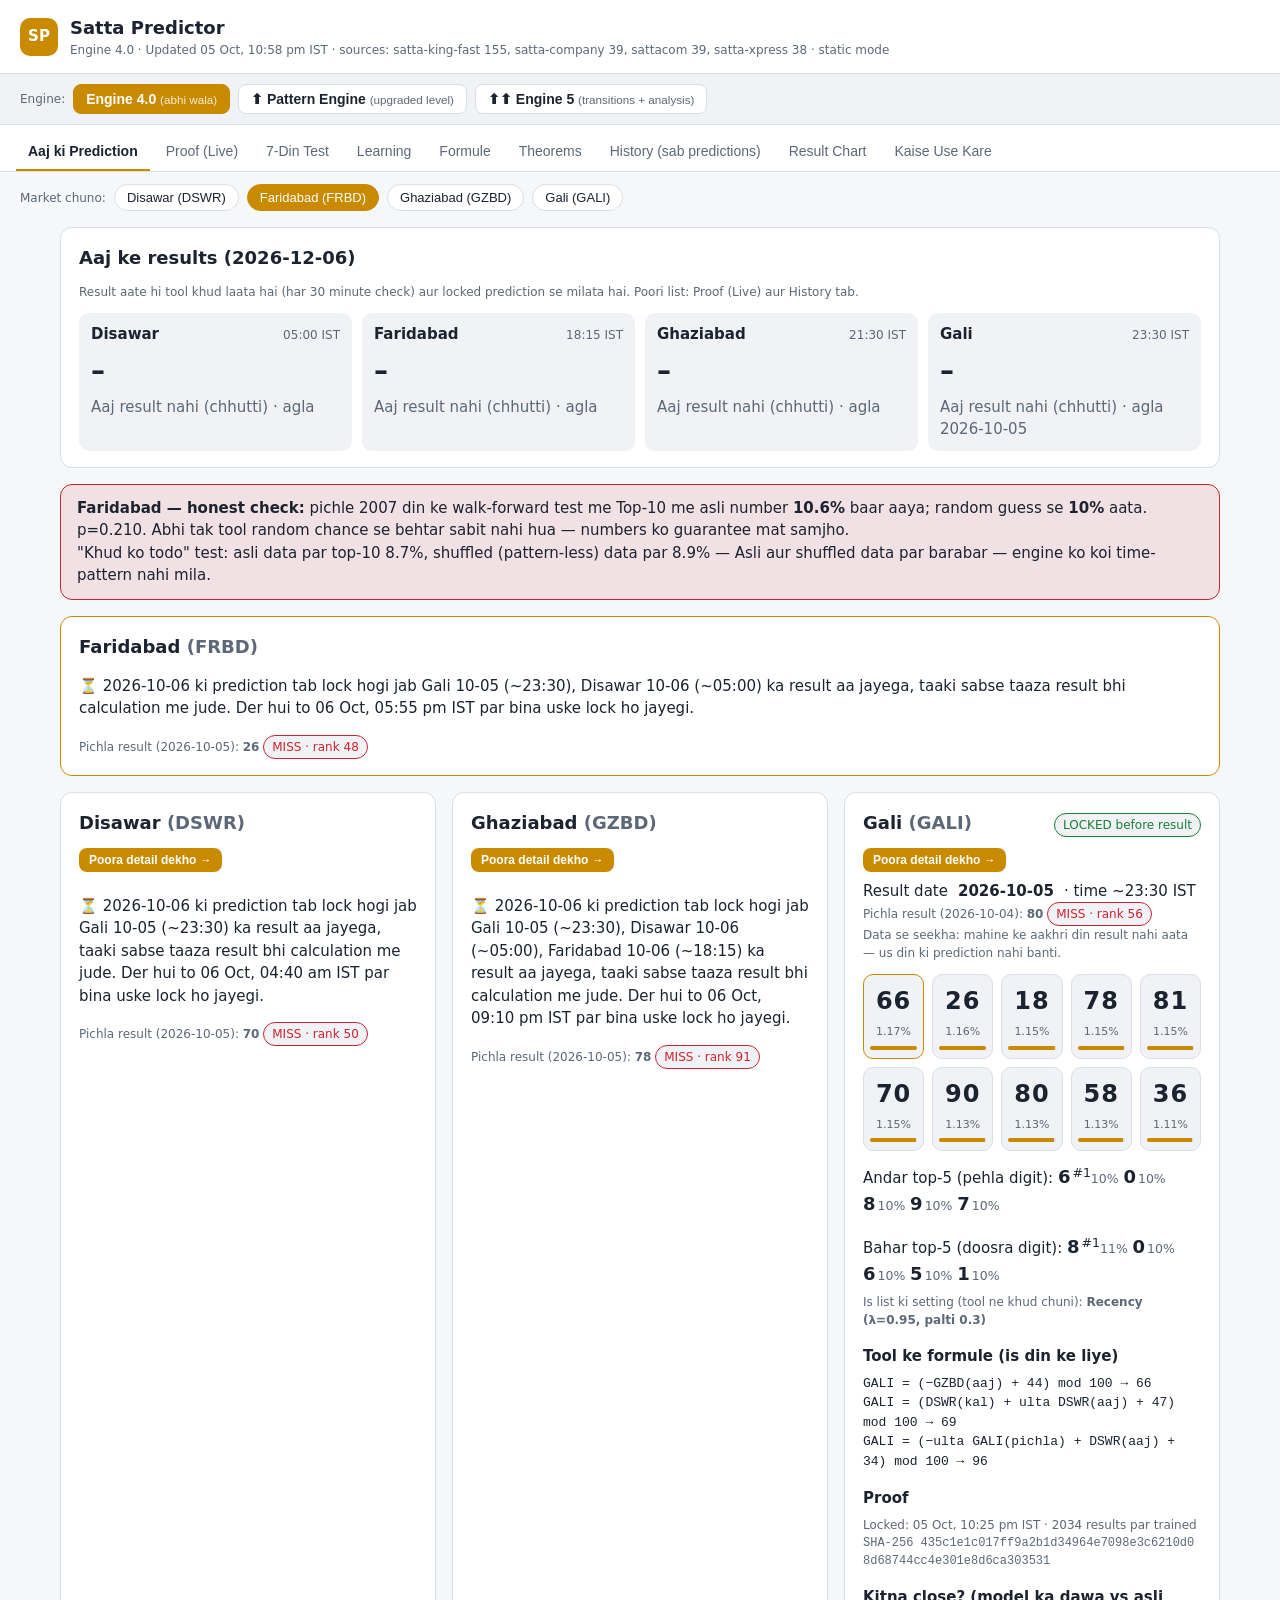
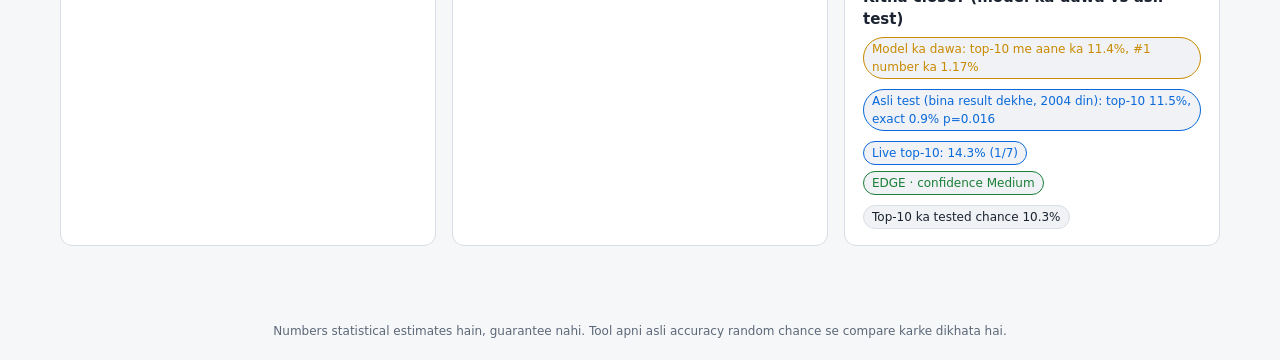
==== commit c39d4bb2: "Engine 5: transition patterns and the full analysis report A third engine beside 4.0 and the Pattern" ====
--- a/web/index.html
+++ b/web/index.html
@@ -26,6 +26,7 @@
     <span class="muted small">Engine:</span>
     <button data-engine="main" class="active">Engine 4.0 <small>(abhi wala)</small></button>
     <button data-engine="pattern">⬆ Pattern Engine <small>(upgraded level)</small></button>
+    <button data-engine="engine5">⬆⬆ Engine 5 <small>(transitions + analysis)</small></button>
   </div>
 
   <nav class="tabs" id="tabs">
--- a/web/style.css
+++ b/web/style.css
@@ -62,9 +62,14 @@
 }
 .tabs button.active { color: var(--text); border-bottom-color: var(--accent); font-weight: 600; }
 body[data-engine="pattern"] { --accent: #a371f7; --accent-ink: #ffffff; }
+body[data-engine="engine5"] { --accent: #2fb5a8; --accent-ink: #00201d; }
 @media (prefers-color-scheme: light) {
   body[data-engine="pattern"] { --accent: #8250df; }
+  body[data-engine="engine5"] { --accent: #0f7d74; --accent-ink: #ffffff; }
 }
+.e5-sections { display: grid; grid-template-columns: repeat(auto-fit, minmax(260px, 1fr)); gap: 12px; }
+.e5-sections .box ul { margin: 4px 0 0; padding-left: 18px; }
+.e5-sections .box li { margin-bottom: 4px; }
 .engine-bar {
   display: flex; gap: 8px; align-items: center; flex-wrap: wrap;
   padding: 10px 20px; background: var(--panel-2); border-bottom: 1px solid var(--line);
@@ -155,6 +160,14 @@
 .hl { color: var(--accent); font-weight: 700; }
 .marks { white-space: nowrap; font-size: 11px; }
 .nowrap { white-space: nowrap; }
+.boxes { display: grid; grid-template-columns: repeat(auto-fit, minmax(280px, 1fr)); gap: 16px; }
+.box { border: 1px solid var(--line); border-radius: 10px; padding: 10px 12px; background: var(--panel-2); }
+.box h3 { margin: 0 0 8px; font-size: 15px; }
+table.box5 { width: 100%; border-collapse: collapse; margin-bottom: 8px; }
+table.box5 td, table.box5 th { padding: 6px 4px; text-align: center; border: 1px solid var(--line); }
+table.box5 td.t10, .t10-key { color: var(--accent); font-weight: 700; }
+table.box5 td.both, .both-key { font-weight: 800; text-decoration: underline; }
+table.box5 td.got { background: color-mix(in srgb, var(--good) 30%, transparent); outline: 2px solid var(--good); }
 .ok { color: var(--good); font-weight: 700; }
 .no { color: var(--bad); }
 @media (max-width: 600px) {
